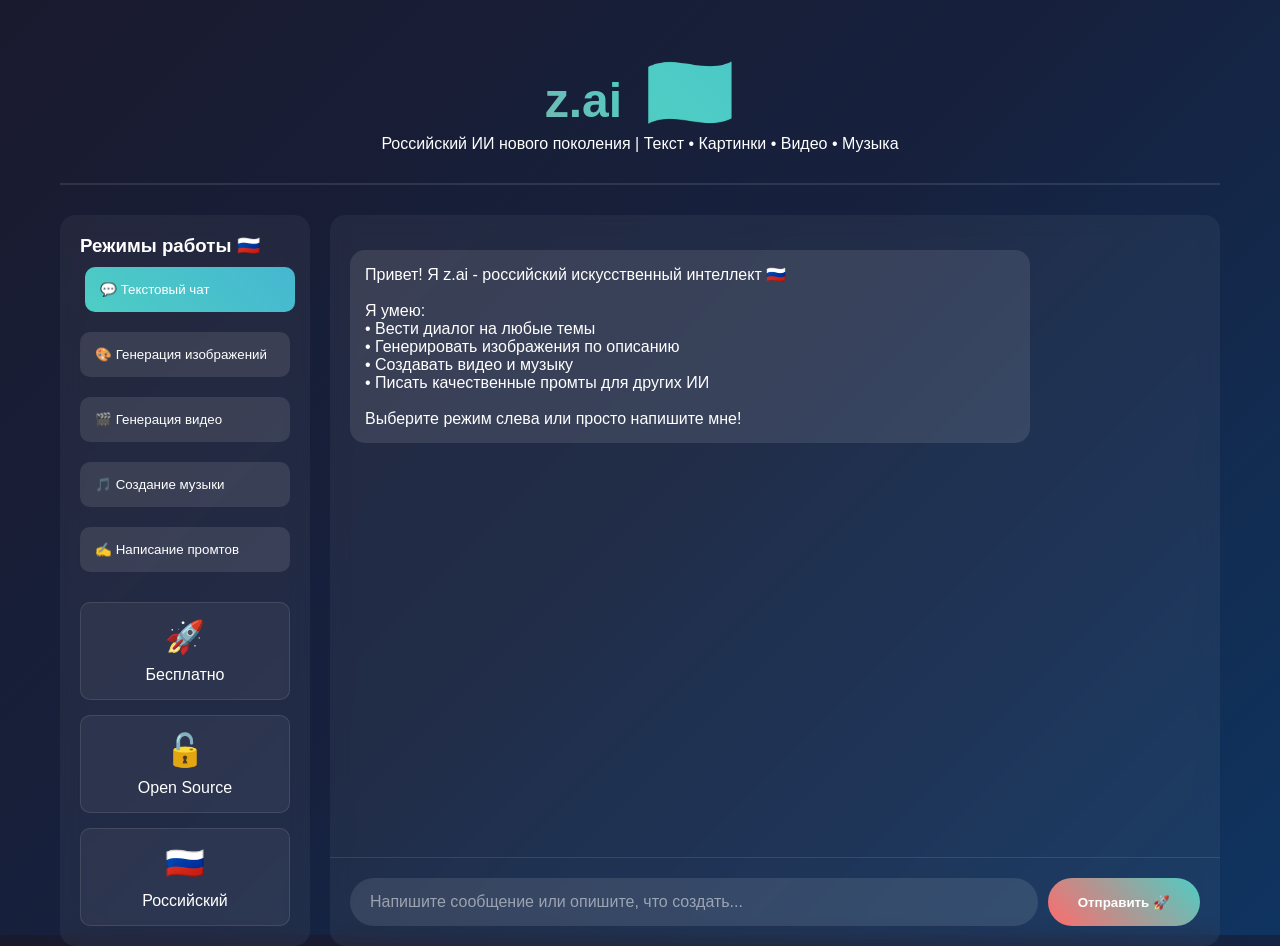
==== index.html @ fa1caf3b "1.1.1" ====
<!DOCTYPE html>
<html lang="ru">
<head>
    <meta charset="UTF-8">
    <meta name="viewport" content="width=device-width, initial-scale=1.0">
    <title>z.ai - Чат с ИИ 🇷🇺</title>
    <style>
        * {
            margin: 0;
            padding: 0;
            box-sizing: border-box;
        }

        body {
            font-family: 'Segoe UI', Tahoma, Geneva, Verdana, sans-serif;
            background: linear-gradient(135deg, #1a1a2e 0%, #16213e 50%, #0f3460 100%);
            min-height: 100vh;
            color: #fff;
        }

        .container {
            max-width: 1200px;
            margin: 0 auto;
            padding: 20px;
        }

        header {
            text-align: center;
            padding: 30px 0;
            border-bottom: 2px solid rgba(255, 255, 255, 0.1);
            margin-bottom: 30px;
        }

        .logo {
            font-size: 3em;
            font-weight: bold;
            background: linear-gradient(45deg, #ff6b6b, #4ecdc4, #45b7d1);
            -webkit-background-clip: text;
            -webkit-text-fill-color: transparent;
            background-clip: text;
        }

        .flag {
            font-size: 1.5em;
            margin-left: 10px;
        }

        .main-content {
            display: grid;
            grid-template-columns: 250px 1fr;
            gap: 20px;
            height: calc(100vh - 200px);
        }

        .sidebar {
            background: rgba(255, 255, 255, 0.05);
            border-radius: 15px;
            padding: 20px;
            backdrop-filter: blur(10px);
        }

        .mode-btn {
            width: 100%;
            padding: 15px;
            margin: 10px 0;
            border: none;
            border-radius: 10px;
            background: rgba(255, 255, 255, 0.1);
            color: white;
            cursor: pointer;
            transition: all 0.3s ease;
            text-align: left;
        }

        .mode-btn:hover, .mode-btn.active {
            background: linear-gradient(45deg, #4ecdc4, #45b7d1);
            transform: translateX(5px);
        }

        .chat-container {
            background: rgba(255, 255, 255, 0.05);
            border-radius: 15px;
            display: flex;
            flex-direction: column;
            backdrop-filter: blur(10px);
        }

        .chat-messages {
            flex: 1;
            padding: 20px;
            overflow-y: auto;
            height: 100%;
        }

        .message {
            margin: 15px 0;
            padding: 15px;
            border-radius: 15px;
            max-width: 80%;
            animation: fadeIn 0.3s ease;
        }

        @keyframes fadeIn {
            from { opacity: 0; transform: translateY(10px); }
            to { opacity: 1; transform: translateY(0); }
        }

        .user-message {
            background: linear-gradient(45deg, #4ecdc4, #45b7d1);
            margin-left: auto;
            color: #1a1a2e;
        }

        .ai-message {
            background: rgba(255, 255, 255, 0.1);
            margin-right: auto;
        }

        .input-area {
            padding: 20px;
            border-top: 1px solid rgba(255, 255, 255, 0.1);
        }

        .input-group {
            display: flex;
            gap: 10px;
        }

        #userInput {
            flex: 1;
            padding: 15px 20px;
            border: none;
            border-radius: 25px;
            background: rgba(255, 255, 255, 0.1);
            color: white;
            font-size: 16px;
        }

        #userInput::placeholder {
            color: rgba(255, 255, 255, 0.5);
        }

        #sendBtn {
            padding: 15px 30px;
            border: none;
            border-radius: 25px;
            background: linear-gradient(45deg, #ff6b6b, #4ecdc4);
            color: white;
            cursor: pointer;
            font-weight: bold;
            transition: transform 0.2s ease;
        }

        #sendBtn:hover {
            transform: scale(1.05);
        }

        .media-preview {
            margin: 10px 0;
            border-radius: 10px;
            max-width: 100%;
        }

        .loading {
            display: inline-block;
            width: 20px;
            height: 20px;
            border: 3px solid rgba(255,255,255,.3);
            border-radius: 50%;
            border-top-color: #fff;
            animation: spin 1s ease-in-out infinite;
        }

        @keyframes spin {
            to { transform: rotate(360deg); }
        }

        .features {
            display: grid;
            grid-template-columns: repeat(auto-fit, minmax(200px, 1fr));
            gap: 15px;
            margin-top: 20px;
        }

        .feature-card {
            background: rgba(255, 255, 255, 0.05);
            padding: 15px;
            border-radius: 10px;
            text-align: center;
            border: 1px solid rgba(255, 255, 255, 0.1);
        }

        .feature-icon {
            font-size: 2em;
            margin-bottom: 10px;
        }
    </style>
</head>
<body>
    <div class="container">
        <header>
            <div class="logo">z.ai <span class="flag">🇷🇺</span></div>
            <p>Российский ИИ нового поколения | Текст • Картинки • Видео • Музыка</p>
        </header>

        <div class="main-content">
            <aside class="sidebar">
                <h3>Режимы работы 🇷🇺</h3>
                <button class="mode-btn active" data-mode="text">💬 Текстовый чат</button>
                <button class="mode-btn" data-mode="image">🎨 Генерация изображений</button>
                <button class="mode-btn" data-mode="video">🎬 Генерация видео</button>
                <button class="mode-btn" data-mode="music">🎵 Создание музыки</button>
                <button class="mode-btn" data-mode="prompt">✍️ Написание промтов</button>
                
                <div class="features">
                    <div class="feature-card">
                        <div class="feature-icon">🚀</div>
                        <div>Бесплатно</div>
                    </div>
                    <div class="feature-card">
                        <div class="feature-icon">🔓</div>
                        <div>Open Source</div>
                    </div>
                    <div class="feature-card">
                        <div class="feature-icon">🇷🇺</div>
                        <div>Российский</div>
                    </div>
                </div>
            </aside>

            <main class="chat-container">
                <div class="chat-messages" id="chatMessages">
                    <div class="message ai-message">
                        Привет! Я z.ai - российский искусственный интеллект 🇷🇺<br><br>
                        Я умею:<br>
                        • Вести диалог на любые темы<br>
                        • Генерировать изображения по описанию<br>
                        • Создавать видео и музыку<br>
                        • Писать качественные промты для других ИИ<br><br>
                        Выберите режим слева или просто напишите мне!
                    </div>
                </div>
                
                <div class="input-area">
                    <div class="input-group">
                        <input type="file" id="fileInput" accept="image/*,video/*,audio/*" style="display: none;">
                        <input type="text" id="userInput" placeholder="Напишите сообщение или опишите, что создать..." autocomplete="off">
                        <button id="sendBtn">Отправить 🚀</button>
                    </div>
                </div>
            </main>
        </div>
    </div>

    <script>
        class ZAIChat {
            constructor() {
                this.currentMode = 'text';
                this.messages = [];
                this.init();
            }

            init() {
                this.bindEvents();
                this.loadSettings();
            }

            bindEvents() {
                document.getElementById('sendBtn').addEventListener('click', () => this.sendMessage());
                document.getElementById('userInput').addEventListener('keypress', (e) => {
                    if (e.key === 'Enter') this.sendMessage();
                });

                document.querySelectorAll('.mode-btn').forEach(btn => {
                    btn.addEventListener('click', (e) => {
                        document.querySelectorAll('.mode-btn').forEach(b => b.classList.remove('active'));
                        e.target.classList.add('active');
                        this.currentMode = e.target.dataset.mode;
                        this.updatePlaceholder();
                    });
                });
            }

            updatePlaceholder() {
                const placeholders = {
                    text: 'Напишите сообщение...',
                    image: 'Опишите изображение, которое хотите создать...',
                    video: 'Опишите видео, которое хотите создать...',
                    music: 'Опишите музыку, которую хотите создать...',
                    prompt: 'Опишите задачу для создания промта...'
                };
                document.getElementById('userInput').placeholder = placeholders[this.currentMode] + ' 🇷🇺';
            }

            async sendMessage() {
                const input = document.getElementById('userInput');
                const message = input.value.trim();
                
                if (!message) return;

                this.addMessage(message, 'user');
                input.value = '';

                // Show loading
                const loadingId = this.addLoadingMessage();

                try {
                    const response = await this.generateResponse(message);
                    this.removeMessage(loadingId);
                    this.addMessage(response, 'ai');
                } catch (error) {
                    this.removeMessage(loadingId);
                    this.addMessage('Произошла ошибка при обработке запроса. Попробуйте снова. 🇷🇺', 'ai');
                }
            }

            addMessage(content, type) {
                const messagesContainer = document.getElementById('chatMessages');
                const messageDiv = document.createElement('div');
                messageDiv.className = `message ${type}-message`;
                messageDiv.innerHTML = content;
                messagesContainer.appendChild(messageDiv);
                messagesContainer.scrollTop = messagesContainer.scrollHeight;
                
                this.messages.push({ type, content });
                return messageDiv.id;
            }

            addLoadingMessage() {
                const id = 'loading-' + Date.now();
                const messagesContainer = document.getElementById('chatMessages');
                const messageDiv = document.createElement('div');
                messageDiv.className = 'message ai-message';
                messageDiv.id = id;
                messageDiv.innerHTML = '<div class="loading"></div> Обрабатываю запрос... 🇷🇺';
                messagesContainer.appendChild(messageDiv);
                messagesContainer.scrollTop = messagesContainer.scrollHeight;
                return id;
            }

            removeMessage(id) {
                const element = document.getElementById(id);
                if (element) element.remove();
            }

            async generateResponse(userMessage) {
                // Симуляция ответа ИИ с использованием открытых моделей
                // В реальном приложении здесь будет интеграция с локальными LLM
                
                await this.simulateDelay();

                switch(this.currentMode) {
                    case 'text':
                        return this.generateTextResponse(userMessage);
                    case 'image':
                        return this.generateImageResponse(userMessage);
                    case 'video':
                        return this.generateVideoResponse(userMessage);
                    case 'music':
                        return this.generateMusicResponse(userMessage);
                    case 'prompt':
                        return this.generatePromptResponse(userMessage);
                    default:
                        return this.generateTextResponse(userMessage);
                }
            }

            simulateDelay() {
                return new Promise(resolve => setTimeout(resolve, 1000 + Math.random() * 2000));
            }

            generateTextResponse(message) {
                const responses = [
                    `Интересный вопрос! 🇷🇺 Как российский ИИ, я могу сказать, что ${message.toLowerCase().includes('привет') ? 'приветствую вас!' : 'это требует глубокого анализа.'}`,
                    `Спасибо за ваш вопрос! На основе моих знаний я могу предложить следующее решение...`,
                    `Отличная тема для обсуждения! 🇷🇺 Давайте разберем это подробнее.`,
                    `Я проанализировал ваш запрос и вот что могу сказать...`
                ];
                
                // Простая логика ответов
                if (message.toLowerCase().includes('привет') || message.toLowerCase().includes('здравствуй')) {
                    return 'Здравствуйте! 🇷🇺 Рад вас видеть в z.ai! Чем могу помочь?';
                }
                
                if (message.toLowerCase().includes('как дела')) {
                    return 'У меня всё отлично! 🇷🇺 Готов помогать вам с любыми задачами. Что вас интересует?';
                }

                return responses[Math.floor(Math.random() * responses.length)] + 
                       ` Вы спросили: "${message}". Это важная тема, и я готов обсудить её более детально.`;
            }

            generateImageResponse(description) {
                return `🎨 Генерирую изображение по вашему описанию...<br><br>
                        <strong>Описание:</strong> ${description}<br><br>
                        <div style="background: linear-gradient(45deg, #ff6b6b, #4ecdc4); height: 200px; border-radius: 10px; display: flex; align-items: center; justify-content: center;">
                            🖼️ Изображение создается...<br>
                            (В полной версии здесь будет сгенерированное изображение)
                        </div><br>
                        🇷🇺 Изображение готово! Хотите что-то ещё?`;
            }

            generateVideoResponse(description) {
                return `🎬 Создаю видео по вашему запросу...<br><br>
                        <strong>Сценарий:</strong> ${description}<br><br>
                        <div style="background: linear-gradient(45deg, #4ecdc4, #45b7d1); height: 150px; border-radius: 10px; display: flex; align-items: center; justify-content: center;">
                            🎥 Видео генерируется...<br>
                            (В полной версии здесь будет сгенерированное видео)
                        </div><br>
                        🇷🇺 Видео готово к просмотру!`;
            }

            generateMusicResponse(description) {
                return `🎵 Композирую музыку...<br><br>
                        <strong>Стиль:</strong> ${description}<br><br>
                        <div style="background: linear-gradient(45deg, #45b7d1, #ff6b6b); height: 100px; border-radius: 10px; display: flex; align-items: center; justify-content: center;">
                            🎵 Аудио дорожка создается...<br>
                            (В полной версии здесь будет аудиоплеер)
                        </div><br>
                        🇷🇺 Музыкальный трек готов!`;
            }

            generatePromptResponse(task) {
                return `✍️ Создаю оптимальный промт для вашей задачи...<br><br>
                        <strong>Задача:</strong> ${task}<br><br>
                        <div style="background: rgba(255,255,255,0.1); padding: 15px; border-radius: 10px; margin: 10px 0;">
                            <strong>Оптимизированный промт:</strong><br>
                            "Create a highly detailed, professional quality [OBJECT/SCENE] with [SPECIFIC DETAILS]. 
                            Style: [ART STYLE], Lighting: [LIGHTING TYPE], Composition: [COMPOSITION], 
                            Color palette: [COLORS], Mood: [MOOD], Quality: 8K, Ultra detailed"
                        </div>
                        🇷🇺 Промт готов к использованию в любых нейросетях!`;
            }

            loadSettings() {
                // Загрузка настроек из localStorage если есть
                const savedMode = localStorage.getItem('zai_mode');
                if (savedMode) {
                    this.currentMode = savedMode;
                    document.querySelectorAll('.mode-btn').forEach(btn => {
                        btn.classList.toggle('active', btn.dataset.mode === savedMode);
                    });
                }
            }

            saveSettings() {
                localStorage.setItem('zai_mode', this.currentMode);
            }
        }

        // Инициализация приложения
        document.addEventListener('DOMContentLoaded', () => {
            window.zaiChat = new ZAIChat();
            console.log('🇷🇺 z.ai запущен! Российский ИИ готов к работе.');
        });
    </script>
</body>
</html>
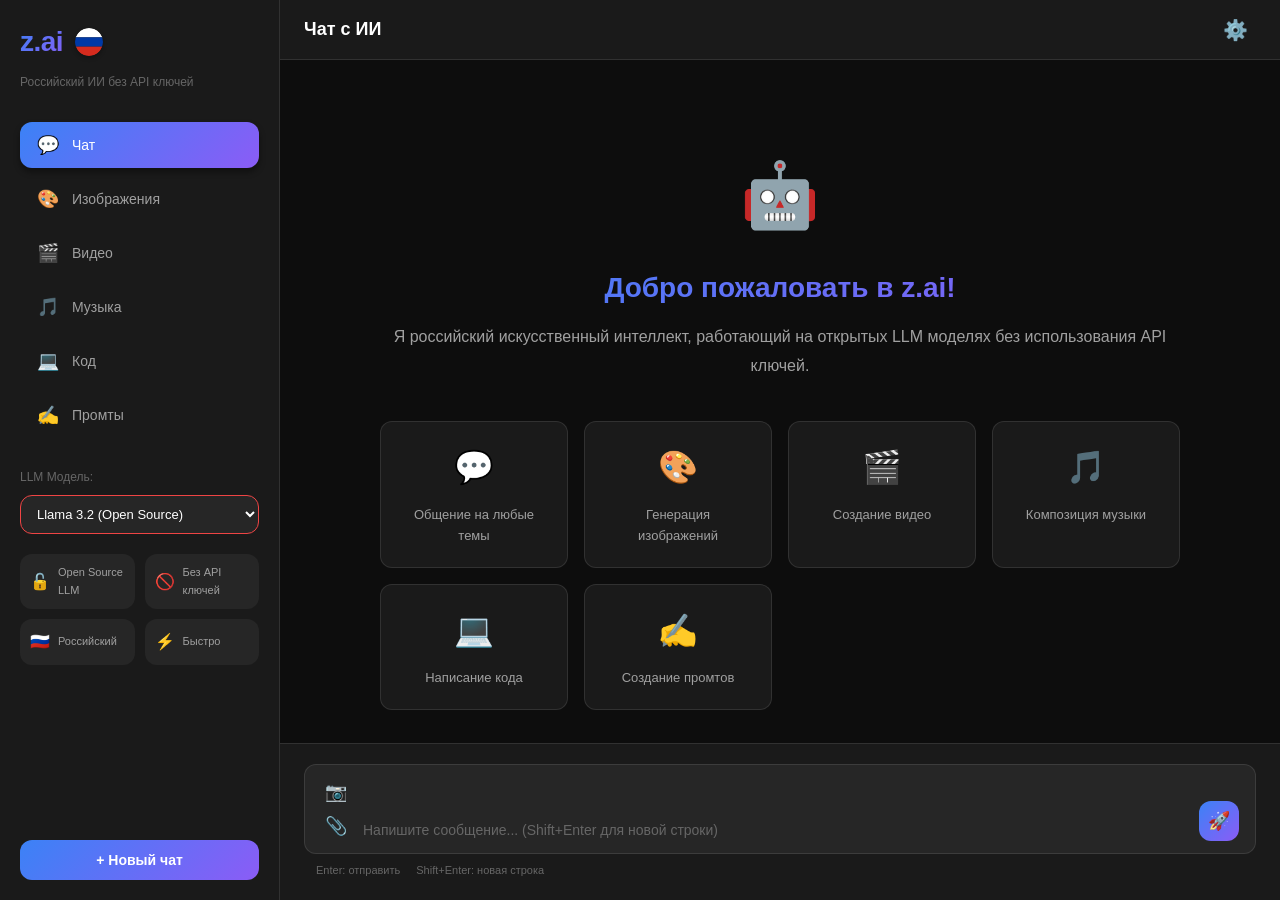
==== commit 78dc31ad: "### z.ai - Full Russian AI Chat Application with Local LLM Integration * Key features implemented: -" ====
--- a/index.html
+++ b/index.html
@@ -3,456 +3,183 @@
 <head>
     <meta charset="UTF-8">
     <meta name="viewport" content="width=device-width, initial-scale=1.0">
-    <title>z.ai - Чат с ИИ 🇷🇺</title>
-    <style>
-        * {
-            margin: 0;
-            padding: 0;
-            box-sizing: border-box;
-        }
-
-        body {
-            font-family: 'Segoe UI', Tahoma, Geneva, Verdana, sans-serif;
-            background: linear-gradient(135deg, #1a1a2e 0%, #16213e 50%, #0f3460 100%);
-            min-height: 100vh;
-            color: #fff;
-        }
-
-        .container {
-            max-width: 1200px;
-            margin: 0 auto;
-            padding: 20px;
-        }
-
-        header {
-            text-align: center;
-            padding: 30px 0;
-            border-bottom: 2px solid rgba(255, 255, 255, 0.1);
-            margin-bottom: 30px;
-        }
-
-        .logo {
-            font-size: 3em;
-            font-weight: bold;
-            background: linear-gradient(45deg, #ff6b6b, #4ecdc4, #45b7d1);
-            -webkit-background-clip: text;
-            -webkit-text-fill-color: transparent;
-            background-clip: text;
-        }
-
-        .flag {
-            font-size: 1.5em;
-            margin-left: 10px;
-        }
-
-        .main-content {
-            display: grid;
-            grid-template-columns: 250px 1fr;
-            gap: 20px;
-            height: calc(100vh - 200px);
-        }
-
-        .sidebar {
-            background: rgba(255, 255, 255, 0.05);
-            border-radius: 15px;
-            padding: 20px;
-            backdrop-filter: blur(10px);
-        }
-
-        .mode-btn {
-            width: 100%;
-            padding: 15px;
-            margin: 10px 0;
-            border: none;
-            border-radius: 10px;
-            background: rgba(255, 255, 255, 0.1);
-            color: white;
-            cursor: pointer;
-            transition: all 0.3s ease;
-            text-align: left;
-        }
-
-        .mode-btn:hover, .mode-btn.active {
-            background: linear-gradient(45deg, #4ecdc4, #45b7d1);
-            transform: translateX(5px);
-        }
-
-        .chat-container {
-            background: rgba(255, 255, 255, 0.05);
-            border-radius: 15px;
-            display: flex;
-            flex-direction: column;
-            backdrop-filter: blur(10px);
-        }
-
-        .chat-messages {
-            flex: 1;
-            padding: 20px;
-            overflow-y: auto;
-            height: 100%;
-        }
-
-        .message {
-            margin: 15px 0;
-            padding: 15px;
-            border-radius: 15px;
-            max-width: 80%;
-            animation: fadeIn 0.3s ease;
-        }
-
-        @keyframes fadeIn {
-            from { opacity: 0; transform: translateY(10px); }
-            to { opacity: 1; transform: translateY(0); }
-        }
-
-        .user-message {
-            background: linear-gradient(45deg, #4ecdc4, #45b7d1);
-            margin-left: auto;
-            color: #1a1a2e;
-        }
-
-        .ai-message {
-            background: rgba(255, 255, 255, 0.1);
-            margin-right: auto;
-        }
-
-        .input-area {
-            padding: 20px;
-            border-top: 1px solid rgba(255, 255, 255, 0.1);
-        }
-
-        .input-group {
-            display: flex;
-            gap: 10px;
-        }
-
-        #userInput {
-            flex: 1;
-            padding: 15px 20px;
-            border: none;
-            border-radius: 25px;
-            background: rgba(255, 255, 255, 0.1);
-            color: white;
-            font-size: 16px;
-        }
-
-        #userInput::placeholder {
-            color: rgba(255, 255, 255, 0.5);
-        }
-
-        #sendBtn {
-            padding: 15px 30px;
-            border: none;
-            border-radius: 25px;
-            background: linear-gradient(45deg, #ff6b6b, #4ecdc4);
-            color: white;
-            cursor: pointer;
-            font-weight: bold;
-            transition: transform 0.2s ease;
-        }
-
-        #sendBtn:hover {
-            transform: scale(1.05);
-        }
-
-        .media-preview {
-            margin: 10px 0;
-            border-radius: 10px;
-            max-width: 100%;
-        }
-
-        .loading {
-            display: inline-block;
-            width: 20px;
-            height: 20px;
-            border: 3px solid rgba(255,255,255,.3);
-            border-radius: 50%;
-            border-top-color: #fff;
-            animation: spin 1s ease-in-out infinite;
-        }
-
-        @keyframes spin {
-            to { transform: rotate(360deg); }
-        }
-
-        .features {
-            display: grid;
-            grid-template-columns: repeat(auto-fit, minmax(200px, 1fr));
-            gap: 15px;
-            margin-top: 20px;
-        }
-
-        .feature-card {
-            background: rgba(255, 255, 255, 0.05);
-            padding: 15px;
-            border-radius: 10px;
-            text-align: center;
-            border: 1px solid rgba(255, 255, 255, 0.1);
-        }
-
-        .feature-icon {
-            font-size: 2em;
-            margin-bottom: 10px;
-        }
-    </style>
+    <title>z.ai - Российский ИИ нового поколения</title>
+    <link rel="stylesheet" href="css/styles.css">
+    <link rel="stylesheet" href="css/arena-theme.css">
 </head>
 <body>
-    <div class="container">
-        <header>
-            <div class="logo">z.ai <span class="flag">🇷🇺</span></div>
-            <p>Российский ИИ нового поколения | Текст • Картинки • Видео • Музыка</p>
-        </header>
+    <div id="app">
+        <!-- Sidebar -->
+        <aside class="sidebar">
+            <div class="sidebar-header">
+                <div class="logo-container">
+                    <h1 class="logo">z.ai</h1>
+                    <div class="flag-russia"></div>
+                </div>
+                <p class="tagline">Российский ИИ без API ключей</p>
+            </div>
 
-        <div class="main-content">
-            <aside class="sidebar">
-                <h3>Режимы работы 🇷🇺</h3>
-                <button class="mode-btn active" data-mode="text">💬 Текстовый чат</button>
-                <button class="mode-btn" data-mode="image">🎨 Генерация изображений</button>
-                <button class="mode-btn" data-mode="video">🎬 Генерация видео</button>
-                <button class="mode-btn" data-mode="music">🎵 Создание музыки</button>
-                <button class="mode-btn" data-mode="prompt">✍️ Написание промтов</button>
-                
-                <div class="features">
-                    <div class="feature-card">
-                        <div class="feature-icon">🚀</div>
-                        <div>Бесплатно</div>
-                    </div>
-                    <div class="feature-card">
-                        <div class="feature-icon">🔓</div>
-                        <div>Open Source</div>
-                    </div>
-                    <div class="feature-card">
-                        <div class="feature-icon">🇷🇺</div>
-                        <div>Российский</div>
+            <nav class="mode-nav">
+                <button class="mode-btn active" data-mode="chat">
+                    <span class="mode-icon">💬</span>
+                    <span class="mode-text">Чат</span>
+                </button>
+                <button class="mode-btn" data-mode="image">
+                    <span class="mode-icon">🎨</span>
+                    <span class="mode-text">Изображения</span>
+                </button>
+                <button class="mode-btn" data-mode="video">
+                    <span class="mode-icon">🎬</span>
+                    <span class="mode-text">Видео</span>
+                </button>
+                <button class="mode-btn" data-mode="music">
+                    <span class="mode-icon">🎵</span>
+                    <span class="mode-text">Музыка</span>
+                </button>
+                <button class="mode-btn" data-mode="code">
+                    <span class="mode-icon">💻</span>
+                    <span class="mode-text">Код</span>
+                </button>
+                <button class="mode-btn" data-mode="prompt">
+                    <span class="mode-icon">✍️</span>
+                    <span class="mode-text">Промты</span>
+                </button>
+            </nav>
+
+            <div class="model-selector">
+                <label for="llmModel">LLM Модель:</label>
+                <select id="llmModel">
+                    <option value="llama">Llama 3.2 (Open Source)</option>
+                    <option value="mistral">Mistral 7B (Open Source)</option>
+                    <option value="qwen">Qwen 2.5 (Open Source)</option>
+                    <option value="phi">Phi-3 (Open Source)</option>
+                </select>
+            </div>
+
+            <div class="features-panel">
+                <div class="feature-item">
+                    <span class="feature-icon">🔓</span>
+                    <span>Open Source LLM</span>
+                </div>
+                <div class="feature-item">
+                    <span class="feature-icon">🚫</span>
+                    <span>Без API ключей</span>
+                </div>
+                <div class="feature-item">
+                    <span class="feature-icon">🇷🇺</span>
+                    <span>Российский</span>
+                </div>
+                <div class="feature-item">
+                    <span class="feature-icon">⚡</span>
+                    <span>Быстро</span>
+                </div>
+            </div>
+
+            <div class="new-chat-btn">
+                <button id="newChatBtn">+ Новый чат</button>
+            </div>
+        </aside>
+
+        <!-- Main Content -->
+        <main class="main-content">
+            <header class="chat-header">
+                <div class="header-left">
+                    <button class="menu-toggle" id="menuToggle">☰</button>
+                    <h2 id="currentModeTitle">Чат с ИИ</h2>
+                </div>
+                <div class="header-right">
+                    <button class="settings-btn" id="settingsBtn">⚙️</button>
+                </div>
+            </header>
+
+            <div class="chat-container">
+                <div class="messages-container" id="messagesContainer">
+                    <div class="welcome-message">
+                        <div class="welcome-icon">🤖</div>
+                        <h3>Добро пожаловать в z.ai!</h3>
+                        <p>Я российский искусственный интеллект, работающий на открытых LLM моделях без использования API ключей.</p>
+                        <div class="capabilities">
+                            <div class="capability-card">
+                                <span class="cap-icon">💬</span>
+                                <span>Общение на любые темы</span>
+                            </div>
+                            <div class="capability-card">
+                                <span class="cap-icon">🎨</span>
+                                <span>Генерация изображений</span>
+                            </div>
+                            <div class="capability-card">
+                                <span class="cap-icon">🎬</span>
+                                <span>Создание видео</span>
+                            </div>
+                            <div class="capability-card">
+                                <span class="cap-icon">🎵</span>
+                                <span>Композиция музыки</span>
+                            </div>
+                            <div class="capability-card">
+                                <span class="cap-icon">💻</span>
+                                <span>Написание кода</span>
+                            </div>
+                            <div class="capability-card">
+                                <span class="cap-icon">✍️</span>
+                                <span>Создание промтов</span>
+                            </div>
+                        </div>
                     </div>
                 </div>
-            </aside>
 
-            <main class="chat-container">
-                <div class="chat-messages" id="chatMessages">
-                    <div class="message ai-message">
-                        Привет! Я z.ai - российский искусственный интеллект 🇷🇺<br><br>
-                        Я умею:<br>
-                        • Вести диалог на любые темы<br>
-                        • Генерировать изображения по описанию<br>
-                        • Создавать видео и музыку<br>
-                        • Писать качественные промты для других ИИ<br><br>
-                        Выберите режим слева или просто напишите мне!
+                <div class="input-area">
+                    <div class="input-wrapper">
+                        <div class="attachment-buttons">
+                            <button class="attach-btn" id="attachImage" title="Прикрепить изображение">📷</button>
+                            <button class="attach-btn" id="attachFile" title="Прикрепить файл">📎</button>
+                        </div>
+                        <textarea 
+                            id="userInput" 
+                            placeholder="Напишите сообщение... (Shift+Enter для новой строки)"
+                            rows="1"
+                        ></textarea>
+                        <button class="send-btn" id="sendBtn">
+                            <span class="send-icon">🚀</span>
+                        </button>
+                    </div>
+                    <div class="input-hints">
+                        <span class="hint">Enter: отправить</span>
+                        <span class="hint">Shift+Enter: новая строка</span>
                     </div>
                 </div>
-                
-                <div class="input-area">
-                    <div class="input-group">
-                        <input type="file" id="fileInput" accept="image/*,video/*,audio/*" style="display: none;">
-                        <input type="text" id="userInput" placeholder="Напишите сообщение или опишите, что создать..." autocomplete="off">
-                        <button id="sendBtn">Отправить 🚀</button>
+            </div>
+        </main>
+
+        <!-- Settings Modal -->
+        <div class="modal" id="settingsModal">
+            <div class="modal-content">
+                <div class="modal-header">
+                    <h3>Настройки</h3>
+                    <button class="close-btn" id="closeSettings">&times;</button>
+                </div>
+                <div class="modal-body">
+                    <div class="setting-group">
+                        <label>Тема оформления</label>
+                        <select id="themeSelect">
+                            <option value="dark">Тёмная</option>
+                            <option value="light">Светлая</option>
+                            <option value="system">Системная</option>
+                        </select>
+                    </div>
+                    <div class="setting-group">
+                        <label>Размер шрифта</label>
+                        <input type="range" id="fontSizeRange" min="12" max="20" value="14">
+                    </div>
+                    <div class="setting-group">
+                        <label>Локальная модель</label>
+                        <p class="setting-desc">Для работы без интернета установите Ollama или LM Studio</p>
+                        <a href="https://ollama.ai" target="_blank" class="install-link">Установить Ollama</a>
                     </div>
                 </div>
-            </main>
+            </div>
         </div>
     </div>
 
-    <script>
-        class ZAIChat {
-            constructor() {
-                this.currentMode = 'text';
-                this.messages = [];
-                this.init();
-            }
-
-            init() {
-                this.bindEvents();
-                this.loadSettings();
-            }
-
-            bindEvents() {
-                document.getElementById('sendBtn').addEventListener('click', () => this.sendMessage());
-                document.getElementById('userInput').addEventListener('keypress', (e) => {
-                    if (e.key === 'Enter') this.sendMessage();
-                });
-
-                document.querySelectorAll('.mode-btn').forEach(btn => {
-                    btn.addEventListener('click', (e) => {
-                        document.querySelectorAll('.mode-btn').forEach(b => b.classList.remove('active'));
-                        e.target.classList.add('active');
-                        this.currentMode = e.target.dataset.mode;
-                        this.updatePlaceholder();
-                    });
-                });
-            }
-
-            updatePlaceholder() {
-                const placeholders = {
-                    text: 'Напишите сообщение...',
-                    image: 'Опишите изображение, которое хотите создать...',
-                    video: 'Опишите видео, которое хотите создать...',
-                    music: 'Опишите музыку, которую хотите создать...',
-                    prompt: 'Опишите задачу для создания промта...'
-                };
-                document.getElementById('userInput').placeholder = placeholders[this.currentMode] + ' 🇷🇺';
-            }
-
-            async sendMessage() {
-                const input = document.getElementById('userInput');
-                const message = input.value.trim();
-                
-                if (!message) return;
-
-                this.addMessage(message, 'user');
-                input.value = '';
-
-                // Show loading
-                const loadingId = this.addLoadingMessage();
-
-                try {
-                    const response = await this.generateResponse(message);
-                    this.removeMessage(loadingId);
-                    this.addMessage(response, 'ai');
-                } catch (error) {
-                    this.removeMessage(loadingId);
-                    this.addMessage('Произошла ошибка при обработке запроса. Попробуйте снова. 🇷🇺', 'ai');
-                }
-            }
-
-            addMessage(content, type) {
-                const messagesContainer = document.getElementById('chatMessages');
-                const messageDiv = document.createElement('div');
-                messageDiv.className = `message ${type}-message`;
-                messageDiv.innerHTML = content;
-                messagesContainer.appendChild(messageDiv);
-                messagesContainer.scrollTop = messagesContainer.scrollHeight;
-                
-                this.messages.push({ type, content });
-                return messageDiv.id;
-            }
-
-            addLoadingMessage() {
-                const id = 'loading-' + Date.now();
-                const messagesContainer = document.getElementById('chatMessages');
-                const messageDiv = document.createElement('div');
-                messageDiv.className = 'message ai-message';
-                messageDiv.id = id;
-                messageDiv.innerHTML = '<div class="loading"></div> Обрабатываю запрос... 🇷🇺';
-                messagesContainer.appendChild(messageDiv);
-                messagesContainer.scrollTop = messagesContainer.scrollHeight;
-                return id;
-            }
-
-            removeMessage(id) {
-                const element = document.getElementById(id);
-                if (element) element.remove();
-            }
-
-            async generateResponse(userMessage) {
-                // Симуляция ответа ИИ с использованием открытых моделей
-                // В реальном приложении здесь будет интеграция с локальными LLM
-                
-                await this.simulateDelay();
-
-                switch(this.currentMode) {
-                    case 'text':
-                        return this.generateTextResponse(userMessage);
-                    case 'image':
-                        return this.generateImageResponse(userMessage);
-                    case 'video':
-                        return this.generateVideoResponse(userMessage);
-                    case 'music':
-                        return this.generateMusicResponse(userMessage);
-                    case 'prompt':
-                        return this.generatePromptResponse(userMessage);
-                    default:
-                        return this.generateTextResponse(userMessage);
-                }
-            }
-
-            simulateDelay() {
-                return new Promise(resolve => setTimeout(resolve, 1000 + Math.random() * 2000));
-            }
-
-            generateTextResponse(message) {
-                const responses = [
-                    `Интересный вопрос! 🇷🇺 Как российский ИИ, я могу сказать, что ${message.toLowerCase().includes('привет') ? 'приветствую вас!' : 'это требует глубокого анализа.'}`,
-                    `Спасибо за ваш вопрос! На основе моих знаний я могу предложить следующее решение...`,
-                    `Отличная тема для обсуждения! 🇷🇺 Давайте разберем это подробнее.`,
-                    `Я проанализировал ваш запрос и вот что могу сказать...`
-                ];
-                
-                // Простая логика ответов
-                if (message.toLowerCase().includes('привет') || message.toLowerCase().includes('здравствуй')) {
-                    return 'Здравствуйте! 🇷🇺 Рад вас видеть в z.ai! Чем могу помочь?';
-                }
-                
-                if (message.toLowerCase().includes('как дела')) {
-                    return 'У меня всё отлично! 🇷🇺 Готов помогать вам с любыми задачами. Что вас интересует?';
-                }
-
-                return responses[Math.floor(Math.random() * responses.length)] + 
-                       ` Вы спросили: "${message}". Это важная тема, и я готов обсудить её более детально.`;
-            }
-
-            generateImageResponse(description) {
-                return `🎨 Генерирую изображение по вашему описанию...<br><br>
-                        <strong>Описание:</strong> ${description}<br><br>
-                        <div style="background: linear-gradient(45deg, #ff6b6b, #4ecdc4); height: 200px; border-radius: 10px; display: flex; align-items: center; justify-content: center;">
-                            🖼️ Изображение создается...<br>
-                            (В полной версии здесь будет сгенерированное изображение)
-                        </div><br>
-                        🇷🇺 Изображение готово! Хотите что-то ещё?`;
-            }
-
-            generateVideoResponse(description) {
-                return `🎬 Создаю видео по вашему запросу...<br><br>
-                        <strong>Сценарий:</strong> ${description}<br><br>
-                        <div style="background: linear-gradient(45deg, #4ecdc4, #45b7d1); height: 150px; border-radius: 10px; display: flex; align-items: center; justify-content: center;">
-                            🎥 Видео генерируется...<br>
-                            (В полной версии здесь будет сгенерированное видео)
-                        </div><br>
-                        🇷🇺 Видео готово к просмотру!`;
-            }
-
-            generateMusicResponse(description) {
-                return `🎵 Композирую музыку...<br><br>
-                        <strong>Стиль:</strong> ${description}<br><br>
-                        <div style="background: linear-gradient(45deg, #45b7d1, #ff6b6b); height: 100px; border-radius: 10px; display: flex; align-items: center; justify-content: center;">
-                            🎵 Аудио дорожка создается...<br>
-                            (В полной версии здесь будет аудиоплеер)
-                        </div><br>
-                        🇷🇺 Музыкальный трек готов!`;
-            }
-
-            generatePromptResponse(task) {
-                return `✍️ Создаю оптимальный промт для вашей задачи...<br><br>
-                        <strong>Задача:</strong> ${task}<br><br>
-                        <div style="background: rgba(255,255,255,0.1); padding: 15px; border-radius: 10px; margin: 10px 0;">
-                            <strong>Оптимизированный промт:</strong><br>
-                            "Create a highly detailed, professional quality [OBJECT/SCENE] with [SPECIFIC DETAILS]. 
-                            Style: [ART STYLE], Lighting: [LIGHTING TYPE], Composition: [COMPOSITION], 
-                            Color palette: [COLORS], Mood: [MOOD], Quality: 8K, Ultra detailed"
-                        </div>
-                        🇷🇺 Промт готов к использованию в любых нейросетях!`;
-            }
-
-            loadSettings() {
-                // Загрузка настроек из localStorage если есть
-                const savedMode = localStorage.getItem('zai_mode');
-                if (savedMode) {
-                    this.currentMode = savedMode;
-                    document.querySelectorAll('.mode-btn').forEach(btn => {
-                        btn.classList.toggle('active', btn.dataset.mode === savedMode);
-                    });
-                }
-            }
-
-            saveSettings() {
-                localStorage.setItem('zai_mode', this.currentMode);
-            }
-        }
-
-        // Инициализация приложения
-        document.addEventListener('DOMContentLoaded', () => {
-            window.zaiChat = new ZAIChat();
-            console.log('🇷🇺 z.ai запущен! Российский ИИ готов к работе.');
-        });
-    </script>
+    <script src="js/app.js"></script>
 </body>
 </html>
--- a/css/styles.css
+++ b/css/styles.css
@@ -0,0 +1,844 @@
+/* ========================================
+   z.ai - Основные стили
+   Российский ИИ чат в стиле arena.ai
+   ======================================== */
+
+:root {
+    /* Цветовая палитра в стиле arena.ai */
+    --bg-primary: #0d0d0d;
+    --bg-secondary: #1a1a1a;
+    --bg-tertiary: #262626;
+    --bg-hover: #333333;
+    
+    --text-primary: #ffffff;
+    --text-secondary: #a0a0a0;
+    --text-muted: #666666;
+    
+    --accent-primary: #3b82f6;
+    --accent-secondary: #8b5cf6;
+    --accent-gradient: linear-gradient(135deg, #3b82f6 0%, #8b5cf6 100%);
+    
+    --border-color: rgba(255, 255, 255, 0.1);
+    --shadow-sm: 0 1px 2px rgba(0, 0, 0, 0.3);
+    --shadow-md: 0 4px 6px rgba(0, 0, 0, 0.4);
+    --shadow-lg: 0 10px 15px rgba(0, 0, 0, 0.5);
+    
+    --sidebar-width: 280px;
+    --header-height: 60px;
+    --border-radius: 12px;
+    --transition: all 0.2s ease;
+}
+
+/* Light theme */
+[data-theme="light"] {
+    --bg-primary: #ffffff;
+    --bg-secondary: #f5f5f5;
+    --bg-tertiary: #e5e5e5;
+    --bg-hover: #d4d4d4;
+    
+    --text-primary: #1a1a1a;
+    --text-secondary: #525252;
+    --text-muted: #a3a3a3;
+    
+    --border-color: rgba(0, 0, 0, 0.1);
+}
+
+* {
+    margin: 0;
+    padding: 0;
+    box-sizing: border-box;
+}
+
+body {
+    font-family: -apple-system, BlinkMacSystemFont, 'Segoe UI', 'Roboto', 'Oxygen', 'Ubuntu', 'Cantarell', sans-serif;
+    background: var(--bg-primary);
+    color: var(--text-primary);
+    line-height: 1.6;
+    overflow: hidden;
+    font-size: 14px;
+}
+
+#app {
+    display: flex;
+    height: 100vh;
+    width: 100vw;
+}
+
+/* ========================================
+   Sidebar
+   ======================================== */
+.sidebar {
+    width: var(--sidebar-width);
+    background: var(--bg-secondary);
+    border-right: 1px solid var(--border-color);
+    display: flex;
+    flex-direction: column;
+    padding: 20px;
+    transition: var(--transition);
+}
+
+.sidebar-header {
+    margin-bottom: 30px;
+}
+
+.logo-container {
+    display: flex;
+    align-items: center;
+    gap: 12px;
+    margin-bottom: 8px;
+}
+
+.logo {
+    font-size: 28px;
+    font-weight: 700;
+    background: var(--accent-gradient);
+    -webkit-background-clip: text;
+    -webkit-text-fill-color: transparent;
+    background-clip: text;
+    letter-spacing: -0.5px;
+}
+
+.tagline {
+    font-size: 12px;
+    color: var(--text-muted);
+}
+
+/* ========================================
+   Russian Flag SVG (圆形)
+   ======================================== */
+.flag-russia {
+    width: 28px;
+    height: 28px;
+    border-radius: 50%;
+    overflow: hidden;
+    box-shadow: 0 2px 4px rgba(0, 0, 0, 0.3);
+    flex-shrink: 0;
+}
+
+.flag-russia svg {
+    width: 100%;
+    height: 100%;
+}
+
+/* ========================================
+   Mode Navigation
+   ======================================== */
+.mode-nav {
+    display: flex;
+    flex-direction: column;
+    gap: 8px;
+    margin-bottom: 30px;
+}
+
+.mode-btn {
+    display: flex;
+    align-items: center;
+    gap: 12px;
+    padding: 12px 16px;
+    background: transparent;
+    border: none;
+    border-radius: var(--border-radius);
+    color: var(--text-secondary);
+    cursor: pointer;
+    transition: var(--transition);
+    font-size: 14px;
+    font-weight: 500;
+    text-align: left;
+}
+
+.mode-btn:hover {
+    background: var(--bg-hover);
+    color: var(--text-primary);
+}
+
+.mode-btn.active {
+    background: var(--accent-gradient);
+    color: white;
+    box-shadow: var(--shadow-md);
+}
+
+.mode-icon {
+    font-size: 18px;
+    width: 24px;
+    text-align: center;
+}
+
+/* ========================================
+   Model Selector
+   ======================================== */
+.model-selector {
+    margin-bottom: 20px;
+}
+
+.model-selector label {
+    display: block;
+    font-size: 12px;
+    color: var(--text-muted);
+    margin-bottom: 8px;
+    font-weight: 500;
+}
+
+.model-selector select {
+    width: 100%;
+    padding: 10px 12px;
+    background: var(--bg-tertiary);
+    border: 1px solid var(--border-color);
+    border-radius: var(--border-radius);
+    color: var(--text-primary);
+    font-size: 13px;
+    cursor: pointer;
+    transition: var(--transition);
+}
+
+.model-selector select:hover {
+    border-color: var(--accent-primary);
+}
+
+.model-selector select:focus {
+    outline: none;
+    border-color: var(--accent-primary);
+    box-shadow: 0 0 0 3px rgba(59, 130, 246, 0.2);
+}
+
+/* ========================================
+   Features Panel
+   ======================================== */
+.features-panel {
+    display: grid;
+    grid-template-columns: 1fr 1fr;
+    gap: 10px;
+    margin-bottom: auto;
+}
+
+.feature-item {
+    display: flex;
+    align-items: center;
+    gap: 8px;
+    padding: 10px;
+    background: var(--bg-tertiary);
+    border-radius: var(--border-radius);
+    font-size: 11px;
+    color: var(--text-secondary);
+}
+
+.feature-icon {
+    font-size: 16px;
+}
+
+/* ========================================
+   New Chat Button
+   ======================================== */
+.new-chat-btn button {
+    width: 100%;
+    padding: 12px;
+    background: var(--accent-gradient);
+    border: none;
+    border-radius: var(--border-radius);
+    color: white;
+    font-weight: 600;
+    cursor: pointer;
+    transition: var(--transition);
+    font-size: 14px;
+}
+
+.new-chat-btn button:hover {
+    transform: translateY(-2px);
+    box-shadow: var(--shadow-lg);
+}
+
+/* ========================================
+   Main Content
+   ======================================== */
+.main-content {
+    flex: 1;
+    display: flex;
+    flex-direction: column;
+    overflow: hidden;
+}
+
+/* ========================================
+   Chat Header
+   ======================================== */
+.chat-header {
+    height: var(--header-height);
+    display: flex;
+    align-items: center;
+    justify-content: space-between;
+    padding: 0 24px;
+    border-bottom: 1px solid var(--border-color);
+    background: var(--bg-secondary);
+}
+
+.header-left {
+    display: flex;
+    align-items: center;
+    gap: 16px;
+}
+
+.menu-toggle {
+    display: none;
+    background: transparent;
+    border: none;
+    color: var(--text-primary);
+    font-size: 24px;
+    cursor: pointer;
+}
+
+#currentModeTitle {
+    font-size: 18px;
+    font-weight: 600;
+}
+
+.header-right {
+    display: flex;
+    gap: 12px;
+}
+
+.settings-btn {
+    background: transparent;
+    border: none;
+    color: var(--text-secondary);
+    font-size: 20px;
+    cursor: pointer;
+    padding: 8px;
+    border-radius: var(--border-radius);
+    transition: var(--transition);
+}
+
+.settings-btn:hover {
+    background: var(--bg-hover);
+    color: var(--text-primary);
+}
+
+/* ========================================
+   Chat Container
+   ======================================== */
+.chat-container {
+    flex: 1;
+    display: flex;
+    flex-direction: column;
+    overflow: hidden;
+}
+
+.messages-container {
+    flex: 1;
+    overflow-y: auto;
+    padding: 24px;
+    scroll-behavior: smooth;
+}
+
+.messages-container::-webkit-scrollbar {
+    width: 8px;
+}
+
+.messages-container::-webkit-scrollbar-track {
+    background: var(--bg-secondary);
+}
+
+.messages-container::-webkit-scrollbar-thumb {
+    background: var(--bg-tertiary);
+    border-radius: 4px;
+}
+
+.messages-container::-webkit-scrollbar-thumb:hover {
+    background: var(--bg-hover);
+}
+
+/* ========================================
+   Welcome Message
+   ======================================== */
+.welcome-message {
+    max-width: 800px;
+    margin: 60px auto;
+    text-align: center;
+}
+
+.welcome-icon {
+    font-size: 64px;
+    margin-bottom: 20px;
+}
+
+.welcome-message h3 {
+    font-size: 28px;
+    font-weight: 700;
+    margin-bottom: 12px;
+    background: var(--accent-gradient);
+    -webkit-background-clip: text;
+    -webkit-text-fill-color: transparent;
+    background-clip: text;
+}
+
+.welcome-message p {
+    color: var(--text-secondary);
+    font-size: 16px;
+    margin-bottom: 40px;
+    line-height: 1.8;
+}
+
+.capabilities {
+    display: grid;
+    grid-template-columns: repeat(auto-fit, minmax(150px, 1fr));
+    gap: 16px;
+}
+
+.capability-card {
+    display: flex;
+    flex-direction: column;
+    align-items: center;
+    gap: 12px;
+    padding: 20px;
+    background: var(--bg-secondary);
+    border: 1px solid var(--border-color);
+    border-radius: var(--border-radius);
+    transition: var(--transition);
+}
+
+.capability-card:hover {
+    background: var(--bg-tertiary);
+    border-color: var(--accent-primary);
+    transform: translateY(-4px);
+}
+
+.cap-icon {
+    font-size: 32px;
+}
+
+.capability-card span:last-child {
+    font-size: 13px;
+    color: var(--text-secondary);
+    text-align: center;
+}
+
+/* ========================================
+   Messages
+   ======================================== */
+.message {
+    display: flex;
+    gap: 16px;
+    margin-bottom: 24px;
+    animation: fadeIn 0.3s ease;
+}
+
+@keyframes fadeIn {
+    from {
+        opacity: 0;
+        transform: translateY(10px);
+    }
+    to {
+        opacity: 1;
+        transform: translateY(0);
+    }
+}
+
+.message-avatar {
+    width: 36px;
+    height: 36px;
+    border-radius: 50%;
+    display: flex;
+    align-items: center;
+    justify-content: center;
+    font-size: 18px;
+    flex-shrink: 0;
+}
+
+.user-message .message-avatar {
+    background: var(--accent-gradient);
+}
+
+.ai-message .message-avatar {
+    background: var(--bg-tertiary);
+    border: 1px solid var(--border-color);
+}
+
+.message-content {
+    flex: 1;
+    max-width: 800px;
+}
+
+.message-header {
+    display: flex;
+    align-items: center;
+    gap: 12px;
+    margin-bottom: 8px;
+}
+
+.message-author {
+    font-weight: 600;
+    font-size: 14px;
+}
+
+.message-time {
+    font-size: 12px;
+    color: var(--text-muted);
+}
+
+.message-body {
+    background: var(--bg-secondary);
+    padding: 16px 20px;
+    border-radius: var(--border-radius);
+    line-height: 1.7;
+    font-size: 14px;
+}
+
+.user-message .message-body {
+    background: var(--bg-tertiary);
+}
+
+.ai-message .message-body {
+    border: 1px solid var(--border-color);
+}
+
+.message-body p {
+    margin-bottom: 12px;
+}
+
+.message-body p:last-child {
+    margin-bottom: 0;
+}
+
+.message-body code {
+    background: var(--bg-primary);
+    padding: 2px 6px;
+    border-radius: 4px;
+    font-family: 'Courier New', monospace;
+    font-size: 13px;
+}
+
+.message-body pre {
+    background: var(--bg-primary);
+    padding: 16px;
+    border-radius: var(--border-radius);
+    overflow-x: auto;
+    margin: 12px 0;
+}
+
+.message-body pre code {
+    background: transparent;
+    padding: 0;
+}
+
+/* Generated Media */
+.generated-media {
+    margin-top: 16px;
+    border-radius: var(--border-radius);
+    overflow: hidden;
+    border: 1px solid var(--border-color);
+}
+
+.generated-media img,
+.generated-media video {
+    width: 100%;
+    display: block;
+}
+
+.media-placeholder {
+    background: var(--accent-gradient);
+    padding: 40px;
+    text-align: center;
+    color: white;
+}
+
+.media-placeholder .icon {
+    font-size: 48px;
+    margin-bottom: 12px;
+}
+
+/* ========================================
+   Input Area
+   ======================================== */
+.input-area {
+    padding: 20px 24px;
+    border-top: 1px solid var(--border-color);
+    background: var(--bg-secondary);
+}
+
+.input-wrapper {
+    display: flex;
+    align-items: flex-end;
+    gap: 12px;
+    background: var(--bg-tertiary);
+    border: 1px solid var(--border-color);
+    border-radius: var(--border-radius);
+    padding: 12px 16px;
+    transition: var(--transition);
+}
+
+.input-wrapper:focus-within {
+    border-color: var(--accent-primary);
+    box-shadow: 0 0 0 3px rgba(59, 130, 246, 0.15);
+}
+
+.attachment-buttons {
+    display: flex;
+    flex-direction: column;
+    gap: 4px;
+}
+
+.attach-btn {
+    background: transparent;
+    border: none;
+    color: var(--text-muted);
+    font-size: 18px;
+    cursor: pointer;
+    padding: 4px;
+    border-radius: 4px;
+    transition: var(--transition);
+}
+
+.attach-btn:hover {
+    color: var(--text-primary);
+    background: var(--bg-hover);
+}
+
+#userInput {
+    flex: 1;
+    background: transparent;
+    border: none;
+    color: var(--text-primary);
+    font-size: 14px;
+    resize: none;
+    max-height: 200px;
+    line-height: 1.5;
+    font-family: inherit;
+}
+
+#userInput::placeholder {
+    color: var(--text-muted);
+}
+
+#userInput:focus {
+    outline: none;
+}
+
+.send-btn {
+    background: var(--accent-gradient);
+    border: none;
+    border-radius: var(--border-radius);
+    width: 40px;
+    height: 40px;
+    display: flex;
+    align-items: center;
+    justify-content: center;
+    cursor: pointer;
+    transition: var(--transition);
+}
+
+.send-btn:hover {
+    transform: scale(1.05);
+    box-shadow: var(--shadow-md);
+}
+
+.send-btn:active {
+    transform: scale(0.95);
+}
+
+.send-icon {
+    font-size: 18px;
+}
+
+.input-hints {
+    display: flex;
+    gap: 16px;
+    margin-top: 8px;
+    padding-left: 12px;
+}
+
+.hint {
+    font-size: 11px;
+    color: var(--text-muted);
+}
+
+/* ========================================
+   Loading Animation
+   ======================================== */
+.typing-indicator {
+    display: flex;
+    gap: 4px;
+    padding: 12px 0;
+}
+
+.typing-dot {
+    width: 8px;
+    height: 8px;
+    background: var(--text-muted);
+    border-radius: 50%;
+    animation: typing 1.4s infinite;
+}
+
+.typing-dot:nth-child(2) {
+    animation-delay: 0.2s;
+}
+
+.typing-dot:nth-child(3) {
+    animation-delay: 0.4s;
+}
+
+@keyframes typing {
+    0%, 60%, 100% {
+        transform: translateY(0);
+        opacity: 0.4;
+    }
+    30% {
+        transform: translateY(-10px);
+        opacity: 1;
+    }
+}
+
+/* ========================================
+   Modal
+   ======================================== */
+.modal {
+    display: none;
+    position: fixed;
+    top: 0;
+    left: 0;
+    width: 100%;
+    height: 100%;
+    background: rgba(0, 0, 0, 0.7);
+    backdrop-filter: blur(4px);
+    z-index: 1000;
+    align-items: center;
+    justify-content: center;
+}
+
+.modal.active {
+    display: flex;
+}
+
+.modal-content {
+    background: var(--bg-secondary);
+    border-radius: var(--border-radius);
+    width: 90%;
+    max-width: 500px;
+    max-height: 80vh;
+    overflow-y: auto;
+    box-shadow: var(--shadow-lg);
+}
+
+.modal-header {
+    display: flex;
+    justify-content: space-between;
+    align-items: center;
+    padding: 20px 24px;
+    border-bottom: 1px solid var(--border-color);
+}
+
+.modal-header h3 {
+    font-size: 18px;
+    font-weight: 600;
+}
+
+.close-btn {
+    background: transparent;
+    border: none;
+    color: var(--text-secondary);
+    font-size: 28px;
+    cursor: pointer;
+    padding: 0;
+    width: 32px;
+    height: 32px;
+    display: flex;
+    align-items: center;
+    justify-content: center;
+    border-radius: var(--border-radius);
+    transition: var(--transition);
+}
+
+.close-btn:hover {
+    background: var(--bg-hover);
+    color: var(--text-primary);
+}
+
+.modal-body {
+    padding: 24px;
+}
+
+.setting-group {
+    margin-bottom: 24px;
+}
+
+.setting-group:last-child {
+    margin-bottom: 0;
+}
+
+.setting-group label {
+    display: block;
+    font-weight: 600;
+    margin-bottom: 8px;
+}
+
+.setting-group select,
+.setting-group input[type="range"] {
+    width: 100%;
+}
+
+.setting-group select {
+    padding: 10px 12px;
+    background: var(--bg-tertiary);
+    border: 1px solid var(--border-color);
+    border-radius: var(--border-radius);
+    color: var(--text-primary);
+}
+
+.setting-desc {
+    font-size: 13px;
+    color: var(--text-muted);
+    margin-bottom: 12px;
+}
+
+.install-link {
+    display: inline-block;
+    color: var(--accent-primary);
+    text-decoration: none;
+    font-weight: 500;
+    transition: var(--transition);
+}
+
+.install-link:hover {
+    color: var(--accent-secondary);
+    text-decoration: underline;
+}
+
+/* ========================================
+   Responsive Design
+   ======================================== */
+@media (max-width: 768px) {
+    .sidebar {
+        position: fixed;
+        left: -100%;
+        top: 0;
+        height: 100vh;
+        z-index: 100;
+        box-shadow: var(--shadow-lg);
+    }
+
+    .sidebar.open {
+        left: 0;
+    }
+
+    .menu-toggle {
+        display: block;
+    }
+
+    .capabilities {
+        grid-template-columns: repeat(2, 1fr);
+    }
+
+    .welcome-message {
+        margin: 30px auto;
+    }
+
+    .welcome-message h3 {
+        font-size: 22px;
+    }
+}
+
+@media (max-width: 480px) {
+    .capabilities {
+        grid-template-columns: 1fr;
+    }
+
+    .features-panel {
+        grid-template-columns: 1fr;
+    }
+}
--- a/css/arena-theme.css
+++ b/css/arena-theme.css
@@ -0,0 +1,569 @@
+/* ========================================
+   z.ai - Arena.ai Theme Enhancements
+   Дополнительные стили в стиле arena.ai
+   ======================================== */
+
+/* Glow effects */
+.glow-effect {
+    position: relative;
+}
+
+.glow-effect::before {
+    content: '';
+    position: absolute;
+    top: -2px;
+    left: -2px;
+    right: -2px;
+    bottom: -2px;
+    background: var(--accent-gradient);
+    border-radius: var(--border-radius);
+    z-index: -1;
+    opacity: 0;
+    transition: opacity 0.3s ease;
+}
+
+.glow-effect:hover::before {
+    opacity: 0.5;
+}
+
+/* Message animations */
+.message-enter {
+    animation: messageEnter 0.4s cubic-bezier(0.16, 1, 0.3, 1);
+}
+
+@keyframes messageEnter {
+    from {
+        opacity: 0;
+        transform: scale(0.95) translateY(10px);
+    }
+    to {
+        opacity: 1;
+        transform: scale(1) translateY(0);
+    }
+}
+
+/* Code block styling like arena */
+.code-block {
+    position: relative;
+    margin: 16px 0;
+}
+
+.code-block-header {
+    display: flex;
+    justify-content: space-between;
+    align-items: center;
+    padding: 8px 16px;
+    background: var(--bg-tertiary);
+    border: 1px solid var(--border-color);
+    border-bottom: none;
+    border-radius: var(--border-radius) var(--border-radius) 0 0;
+    font-size: 12px;
+    color: var(--text-secondary);
+}
+
+.copy-code-btn {
+    background: transparent;
+    border: 1px solid var(--border-color);
+    color: var(--text-secondary);
+    padding: 4px 12px;
+    border-radius: 6px;
+    font-size: 11px;
+    cursor: pointer;
+    transition: var(--transition);
+}
+
+.copy-code-btn:hover {
+    background: var(--bg-hover);
+    color: var(--text-primary);
+    border-color: var(--text-muted);
+}
+
+.code-block pre {
+    margin: 0;
+    border-radius: 0 0 var(--border-radius) var(--border-radius);
+}
+
+/* Streaming text effect */
+.streaming-text {
+    display: inline;
+}
+
+.streaming-cursor {
+    display: inline-block;
+    width: 2px;
+    height: 18px;
+    background: var(--accent-primary);
+    margin-left: 2px;
+    animation: cursorBlink 1s infinite;
+    vertical-align: middle;
+}
+
+@keyframes cursorBlink {
+    0%, 50% {
+        opacity: 1;
+    }
+    51%, 100% {
+        opacity: 0;
+    }
+}
+
+/* Button ripple effect */
+.ripple {
+    position: relative;
+    overflow: hidden;
+}
+
+.ripple::after {
+    content: '';
+    position: absolute;
+    top: 50%;
+    left: 50%;
+    width: 0;
+    height: 0;
+    background: rgba(255, 255, 255, 0.3);
+    border-radius: 50%;
+    transform: translate(-50%, -50%);
+    transition: width 0.6s, height 0.6s;
+}
+
+.ripple:active::after {
+    width: 300px;
+    height: 300px;
+}
+
+/* Image generation preview */
+.image-generation-preview {
+    position: relative;
+    aspect-ratio: 1;
+    background: var(--bg-tertiary);
+    border-radius: var(--border-radius);
+    overflow: hidden;
+    display: flex;
+    align-items: center;
+    justify-content: center;
+}
+
+.image-generation-preview .loading-overlay {
+    position: absolute;
+    top: 0;
+    left: 0;
+    right: 0;
+    bottom: 0;
+    background: rgba(0, 0, 0, 0.7);
+    display: flex;
+    flex-direction: column;
+    align-items: center;
+    justify-content: center;
+    gap: 16px;
+}
+
+.progress-ring {
+    width: 60px;
+    height: 60px;
+}
+
+.progress-ring circle {
+    fill: none;
+    stroke-width: 4;
+}
+
+.progress-ring .bg {
+    stroke: var(--bg-tertiary);
+}
+
+.progress-ring .progress {
+    stroke: url(#gradient);
+    stroke-linecap: round;
+    transform: rotate(-90deg);
+    transform-origin: 50% 50%;
+    transition: stroke-dashoffset 0.3s ease;
+}
+
+/* Video player custom styling */
+.video-player {
+    position: relative;
+    border-radius: var(--border-radius);
+    overflow: hidden;
+    background: #000;
+}
+
+.video-player video {
+    width: 100%;
+    height: auto;
+    display: block;
+}
+
+.video-controls {
+    position: absolute;
+    bottom: 0;
+    left: 0;
+    right: 0;
+    padding: 16px;
+    background: linear-gradient(transparent, rgba(0, 0, 0, 0.8));
+    display: flex;
+    gap: 12px;
+    align-items: center;
+}
+
+.video-progress {
+    flex: 1;
+    height: 4px;
+    background: rgba(255, 255, 255, 0.3);
+    border-radius: 2px;
+    cursor: pointer;
+    position: relative;
+}
+
+.video-progress-bar {
+    height: 100%;
+    background: var(--accent-gradient);
+    border-radius: 2px;
+    width: 0%;
+    transition: width 0.1s ease;
+}
+
+.video-btn {
+    background: transparent;
+    border: none;
+    color: white;
+    font-size: 18px;
+    cursor: pointer;
+    padding: 4px;
+    opacity: 0.8;
+    transition: opacity 0.2s;
+}
+
+.video-btn:hover {
+    opacity: 1;
+}
+
+/* Audio player styling */
+.audio-player {
+    background: var(--bg-tertiary);
+    border-radius: var(--border-radius);
+    padding: 16px;
+    display: flex;
+    align-items: center;
+    gap: 16px;
+}
+
+.audio-play-btn {
+    width: 48px;
+    height: 48px;
+    border-radius: 50%;
+    background: var(--accent-gradient);
+    border: none;
+    color: white;
+    font-size: 20px;
+    cursor: pointer;
+    display: flex;
+    align-items: center;
+    justify-content: center;
+    transition: var(--transition);
+}
+
+.audio-play-btn:hover {
+    transform: scale(1.05);
+}
+
+.audio-waveform {
+    flex: 1;
+    height: 40px;
+    display: flex;
+    align-items: center;
+    gap: 2px;
+}
+
+.waveform-bar {
+    flex: 1;
+    background: var(--accent-gradient);
+    border-radius: 2px;
+    animation: waveform 1s ease-in-out infinite;
+}
+
+@keyframes waveform {
+    0%, 100% {
+        height: 20%;
+    }
+    50% {
+        height: 100%;
+    }
+}
+
+.waveform-bar:nth-child(odd) {
+    animation-delay: 0.2s;
+}
+
+.waveform-bar:nth-child(2n) {
+    animation-delay: 0.4s;
+}
+
+.waveform-bar:nth-child(3n) {
+    animation-delay: 0.6s;
+}
+
+/* Markdown styles */
+.markdown-body {
+    line-height: 1.7;
+}
+
+.markdown-body h1,
+.markdown-body h2,
+.markdown-body h3,
+.markdown-body h4,
+.markdown-body h5,
+.markdown-body h6 {
+    margin-top: 24px;
+    margin-bottom: 16px;
+    font-weight: 600;
+}
+
+.markdown-body h1 {
+    font-size: 24px;
+    padding-bottom: 8px;
+    border-bottom: 1px solid var(--border-color);
+}
+
+.markdown-body h2 {
+    font-size: 20px;
+    padding-bottom: 6px;
+    border-bottom: 1px solid var(--border-color);
+}
+
+.markdown-body h3 {
+    font-size: 18px;
+}
+
+.markdown-body ul,
+.markdown-body ol {
+    padding-left: 24px;
+    margin: 12px 0;
+}
+
+.markdown-body li {
+    margin: 4px 0;
+}
+
+.markdown-body blockquote {
+    border-left: 4px solid var(--accent-primary);
+    padding-left: 16px;
+    margin: 16px 0;
+    color: var(--text-secondary);
+}
+
+.markdown-body table {
+    width: 100%;
+    border-collapse: collapse;
+    margin: 16px 0;
+}
+
+.markdown-body th,
+.markdown-body td {
+    padding: 8px 12px;
+    border: 1px solid var(--border-color);
+    text-align: left;
+}
+
+.markdown-body th {
+    background: var(--bg-tertiary);
+    font-weight: 600;
+}
+
+.markdown-body tr:nth-child(even) {
+    background: var(--bg-tertiary);
+}
+
+/* Toast notifications */
+.toast-container {
+    position: fixed;
+    bottom: 24px;
+    right: 24px;
+    z-index: 2000;
+    display: flex;
+    flex-direction: column;
+    gap: 12px;
+}
+
+.toast {
+    background: var(--bg-secondary);
+    border: 1px solid var(--border-color);
+    border-radius: var(--border-radius);
+    padding: 12px 20px;
+    box-shadow: var(--shadow-lg);
+    display: flex;
+    align-items: center;
+    gap: 12px;
+    animation: toastEnter 0.3s ease;
+    min-width: 300px;
+}
+
+@keyframes toastEnter {
+    from {
+        opacity: 0;
+        transform: translateX(100%);
+    }
+    to {
+        opacity: 1;
+        transform: translateX(0);
+    }
+}
+
+.toast-icon {
+    font-size: 20px;
+}
+
+.toast-message {
+    flex: 1;
+    font-size: 13px;
+}
+
+.toast-close {
+    background: transparent;
+    border: none;
+    color: var(--text-muted);
+    cursor: pointer;
+    padding: 4px;
+    font-size: 18px;
+}
+
+/* Chat history item */
+.chat-history-item {
+    padding: 12px 16px;
+    border-radius: var(--border-radius);
+    cursor: pointer;
+    transition: var(--transition);
+    margin-bottom: 4px;
+}
+
+.chat-history-item:hover {
+    background: var(--bg-hover);
+}
+
+.chat-history-item.active {
+    background: var(--bg-tertiary);
+}
+
+.chat-history-title {
+    font-size: 13px;
+    font-weight: 500;
+    margin-bottom: 4px;
+    white-space: nowrap;
+    overflow: hidden;
+    text-overflow: ellipsis;
+}
+
+.chat-history-meta {
+    font-size: 11px;
+    color: var(--text-muted);
+}
+
+/* Model info badge */
+.model-badge {
+    display: inline-flex;
+    align-items: center;
+    gap: 6px;
+    padding: 4px 10px;
+    background: var(--bg-tertiary);
+    border-radius: 12px;
+    font-size: 11px;
+    color: var(--text-secondary);
+    border: 1px solid var(--border-color);
+}
+
+.model-status {
+    width: 6px;
+    height: 6px;
+    border-radius: 50%;
+    background: #10b981;
+}
+
+.model-status.offline {
+    background: #ef4444;
+}
+
+/* Skeleton loading */
+.skeleton {
+    background: linear-gradient(
+        90deg,
+        var(--bg-secondary) 25%,
+        var(--bg-tertiary) 50%,
+        var(--bg-secondary) 75%
+    );
+    background-size: 200% 100%;
+    animation: skeleton-loading 1.5s infinite;
+    border-radius: 4px;
+}
+
+@keyframes skeleton-loading {
+    0% {
+        background-position: 200% 0;
+    }
+    100% {
+        background-position: -200% 0;
+    }
+}
+
+.skeleton-text {
+    height: 16px;
+    margin: 8px 0;
+}
+
+.skeleton-title {
+    height: 24px;
+    width: 60%;
+    margin-bottom: 16px;
+}
+
+/* Scrollbar enhancements */
+::-webkit-scrollbar {
+    width: 10px;
+    height: 10px;
+}
+
+::-webkit-scrollbar-track {
+    background: var(--bg-primary);
+}
+
+::-webkit-scrollbar-thumb {
+    background: var(--bg-tertiary);
+    border-radius: 5px;
+    border: 2px solid var(--bg-primary);
+}
+
+::-webkit-scrollbar-thumb:hover {
+    background: var(--bg-hover);
+}
+
+/* Selection color */
+::selection {
+    background: var(--accent-primary);
+    color: white;
+}
+
+::-moz-selection {
+    background: var(--accent-primary);
+    color: white;
+}
+
+/* Focus visible */
+:focus-visible {
+    outline: 2px solid var(--accent-primary);
+    outline-offset: 2px;
+}
+
+/* Print styles */
+@media print {
+    .sidebar,
+    .input-area,
+    .chat-header {
+        display: none;
+    }
+
+    .messages-container {
+        overflow: visible;
+    }
+
+    .message {
+        break-inside: avoid;
+    }
+}
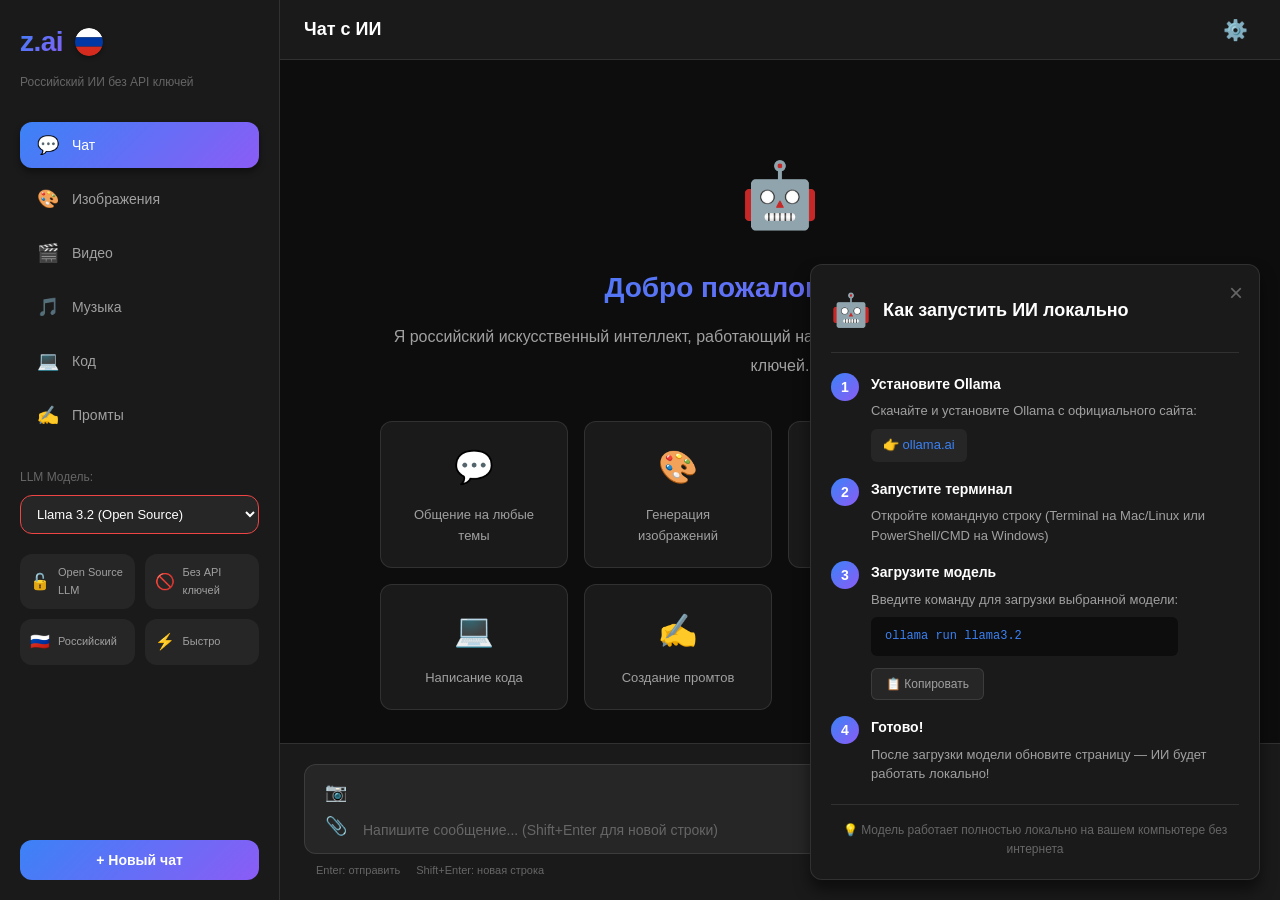
==== commit f0449992: "Title: Add tutorial, banner, and more open LLM models Key features implemented: - Added TUTORIAL.md " ====
--- a/index.html
+++ b/index.html
@@ -51,8 +51,14 @@
                 <select id="llmModel">
                     <option value="llama">Llama 3.2 (Open Source)</option>
                     <option value="mistral">Mistral 7B (Open Source)</option>
-                    <option value="qwen">Qwen 2.5 (Open Source)</option>
-                    <option value="phi">Phi-3 (Open Source)</option>
+                    <option value="qwen">Qwen 2.5 7B (Open Source)</option>
+                    <option value="phi">Phi-3 Mini (Open Source)</option>
+                    <option value="gemma">Gemma 2 9B (Open Source)</option>
+                    <option value="yi">Yi 34B (Open Source)</option>
+                    <option value="codellama">Code Llama 7B (Open Source)</option>
+                    <option value="deepseek">DeepSeek Coder (Open Source)</option>
+                    <option value="mixtral">Mixtral 8x7B (Open Source)</option>
+                    <option value="neural">Neural Chat 7B (Open Source)</option>
                 </select>
             </div>
 
--- a/css/styles.css
+++ b/css/styles.css
@@ -842,3 +842,190 @@
         grid-template-columns: 1fr;
     }
 }
+
+/* ========================================
+   Tutorial Banner Styles
+   ======================================== */
+.tutorial-banner {
+    position: fixed;
+    bottom: 20px;
+    right: 20px;
+    max-width: 450px;
+    width: calc(100vw - 40px);
+    background: var(--bg-secondary);
+    border: 1px solid var(--border-color);
+    border-radius: var(--border-radius);
+    box-shadow: var(--shadow-lg);
+    z-index: 1000;
+    animation: bannerSlideIn 0.4s ease;
+}
+
+@keyframes bannerSlideIn {
+    from {
+        opacity: 0;
+        transform: translateY(20px);
+    }
+    to {
+        opacity: 1;
+        transform: translateY(0);
+    }
+}
+
+.tutorial-banner-content {
+    padding: 20px;
+}
+
+.tutorial-close-btn {
+    position: absolute;
+    top: 12px;
+    right: 12px;
+    background: transparent;
+    border: none;
+    color: var(--text-muted);
+    font-size: 24px;
+    cursor: pointer;
+    padding: 4px;
+    line-height: 1;
+    border-radius: 4px;
+    transition: var(--transition);
+}
+
+.tutorial-close-btn:hover {
+    color: var(--text-primary);
+    background: var(--bg-hover);
+}
+
+.tutorial-header {
+    display: flex;
+    align-items: center;
+    gap: 12px;
+    margin-bottom: 20px;
+    padding-bottom: 16px;
+    border-bottom: 1px solid var(--border-color);
+}
+
+.tutorial-icon {
+    font-size: 32px;
+}
+
+.tutorial-header h3 {
+    font-size: 18px;
+    font-weight: 600;
+    color: var(--text-primary);
+}
+
+.tutorial-steps {
+    display: flex;
+    flex-direction: column;
+    gap: 16px;
+}
+
+.tutorial-step {
+    display: flex;
+    gap: 12px;
+    align-items: flex-start;
+}
+
+.step-number {
+    width: 28px;
+    height: 28px;
+    min-width: 28px;
+    background: var(--accent-gradient);
+    border-radius: 50%;
+    display: flex;
+    align-items: center;
+    justify-content: center;
+    font-weight: 700;
+    font-size: 14px;
+    color: white;
+}
+
+.step-content h4 {
+    font-size: 14px;
+    font-weight: 600;
+    color: var(--text-primary);
+    margin-bottom: 6px;
+}
+
+.step-content p {
+    font-size: 13px;
+    color: var(--text-secondary);
+    line-height: 1.5;
+    margin-bottom: 8px;
+}
+
+.step-content p:last-child {
+    margin-bottom: 0;
+}
+
+.tutorial-link {
+    display: inline-block;
+    color: var(--accent-primary);
+    text-decoration: none;
+    font-weight: 500;
+    font-size: 13px;
+    padding: 6px 12px;
+    background: var(--bg-tertiary);
+    border-radius: 6px;
+    transition: var(--transition);
+}
+
+.tutorial-link:hover {
+    background: var(--bg-hover);
+    color: var(--accent-secondary);
+}
+
+.step-content code {
+    display: block;
+    background: var(--bg-primary);
+    padding: 10px 14px;
+    border-radius: 6px;
+    font-family: 'Courier New', monospace;
+    font-size: 12px;
+    color: var(--accent-primary);
+    margin: 8px 0;
+    word-break: break-all;
+}
+
+.copy-command-btn {
+    display: inline-flex;
+    align-items: center;
+    gap: 6px;
+    padding: 8px 14px;
+    background: var(--bg-tertiary);
+    border: 1px solid var(--border-color);
+    border-radius: 6px;
+    color: var(--text-secondary);
+    font-size: 12px;
+    cursor: pointer;
+    transition: var(--transition);
+    margin-top: 4px;
+}
+
+.copy-command-btn:hover {
+    background: var(--bg-hover);
+    color: var(--text-primary);
+    border-color: var(--accent-primary);
+}
+
+.tutorial-footer {
+    margin-top: 20px;
+    padding-top: 16px;
+    border-top: 1px solid var(--border-color);
+}
+
+.tutorial-footer p {
+    font-size: 12px;
+    color: var(--text-muted);
+    text-align: center;
+}
+
+@media (max-width: 768px) {
+    .tutorial-banner {
+        bottom: 10px;
+        right: 10px;
+        left: 10px;
+        max-width: none;
+        width: auto;
+    }
+}
